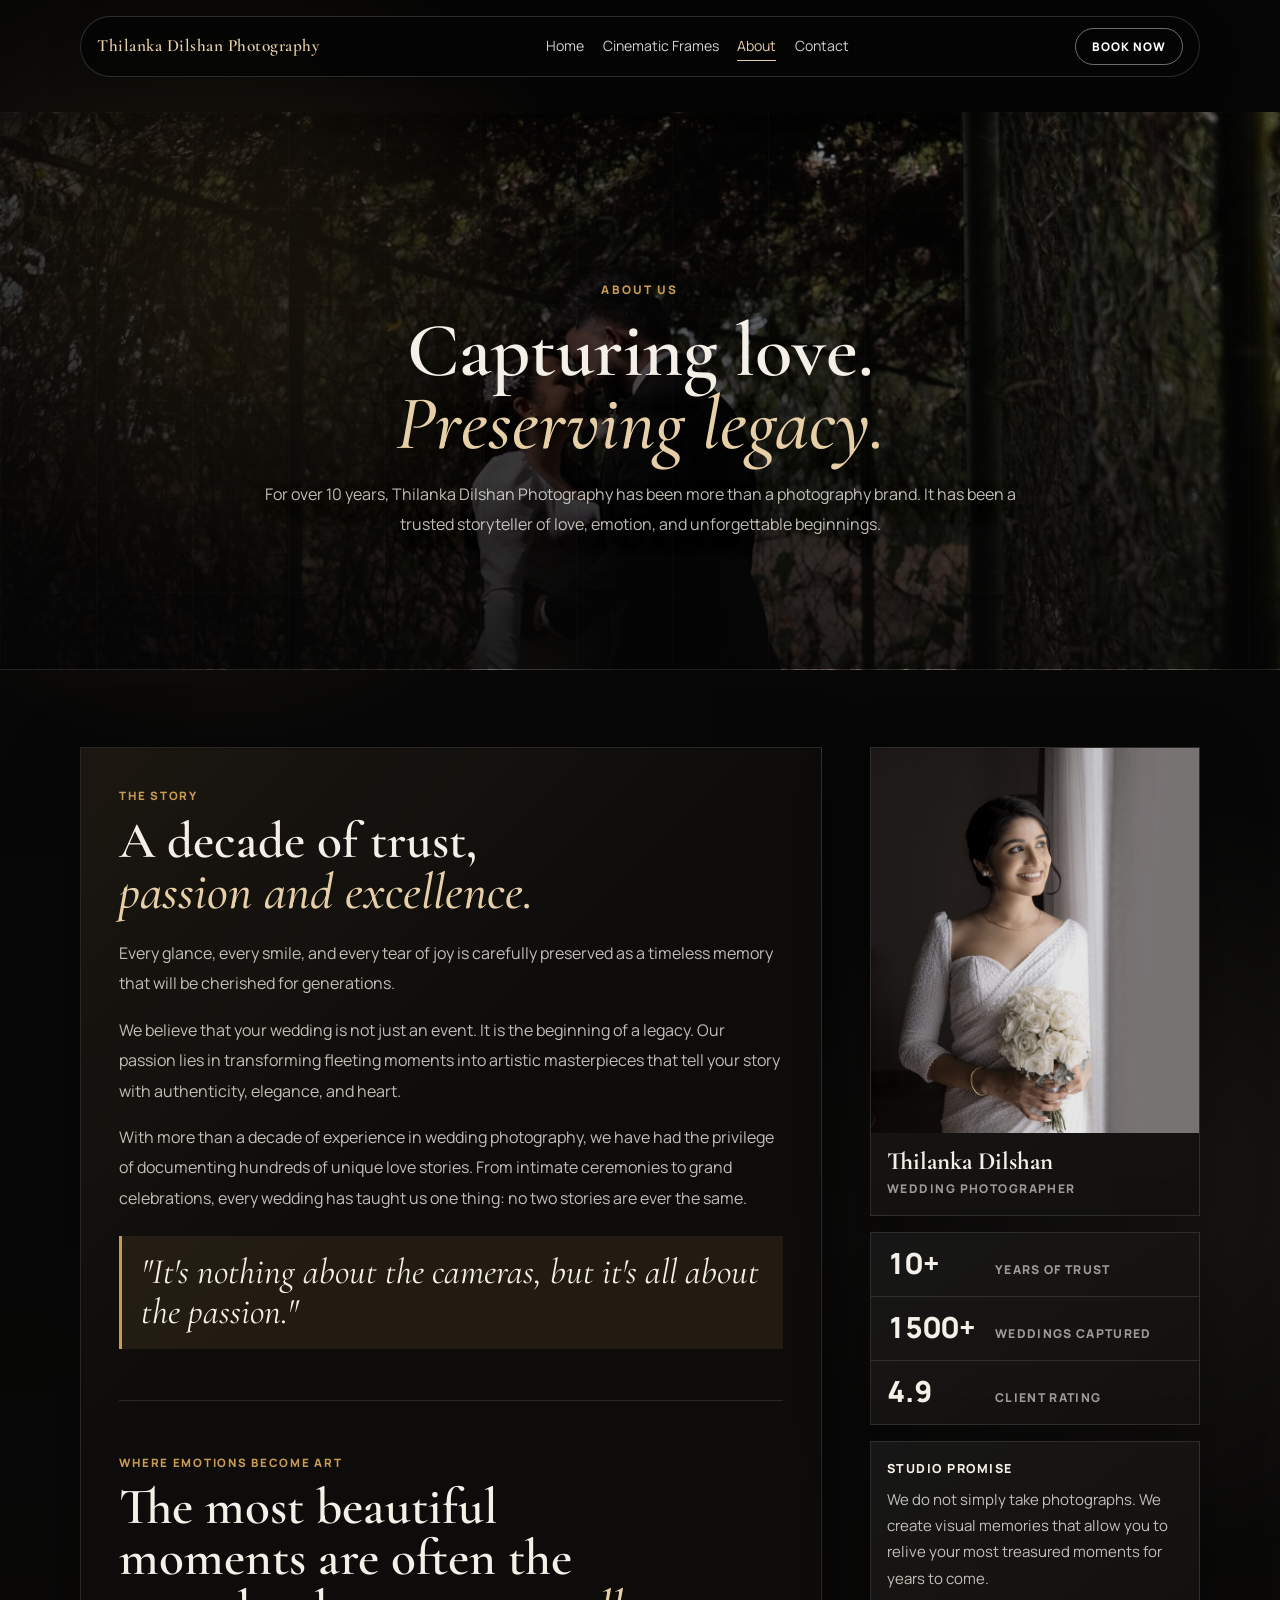
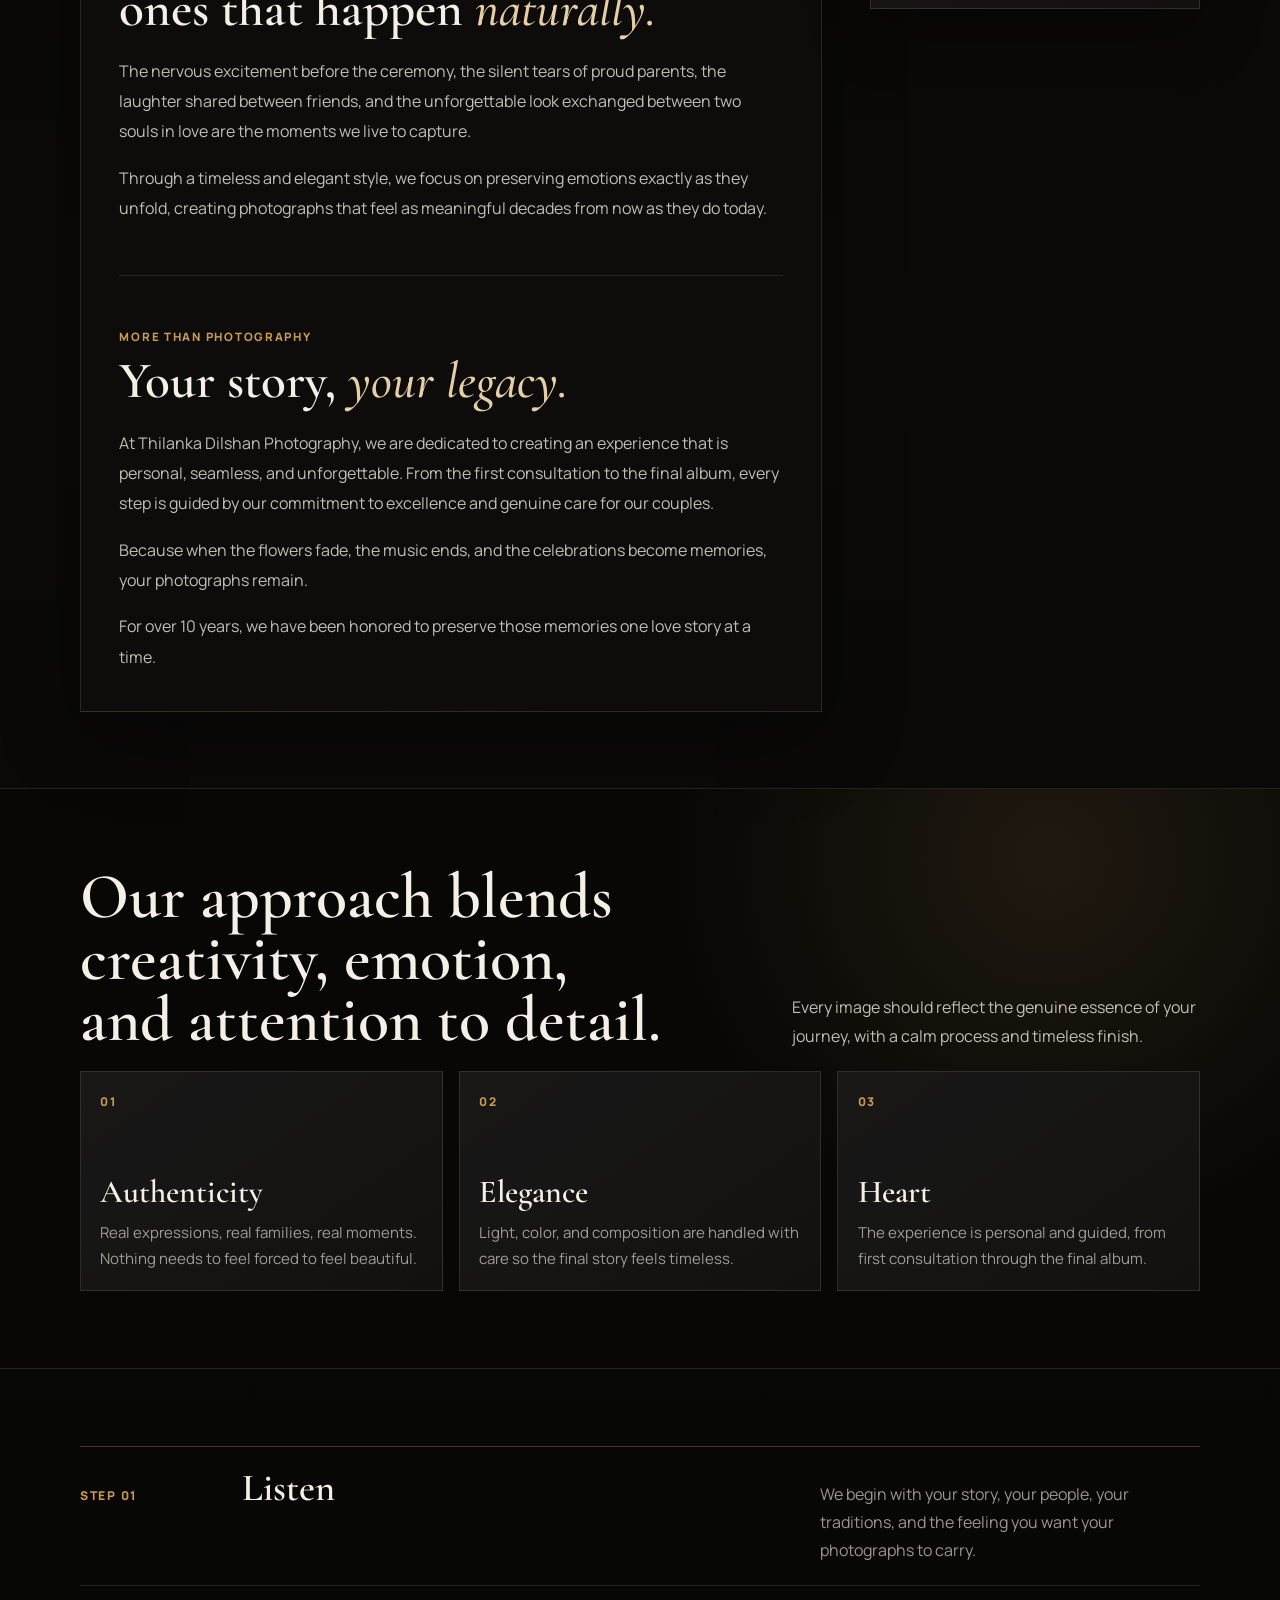
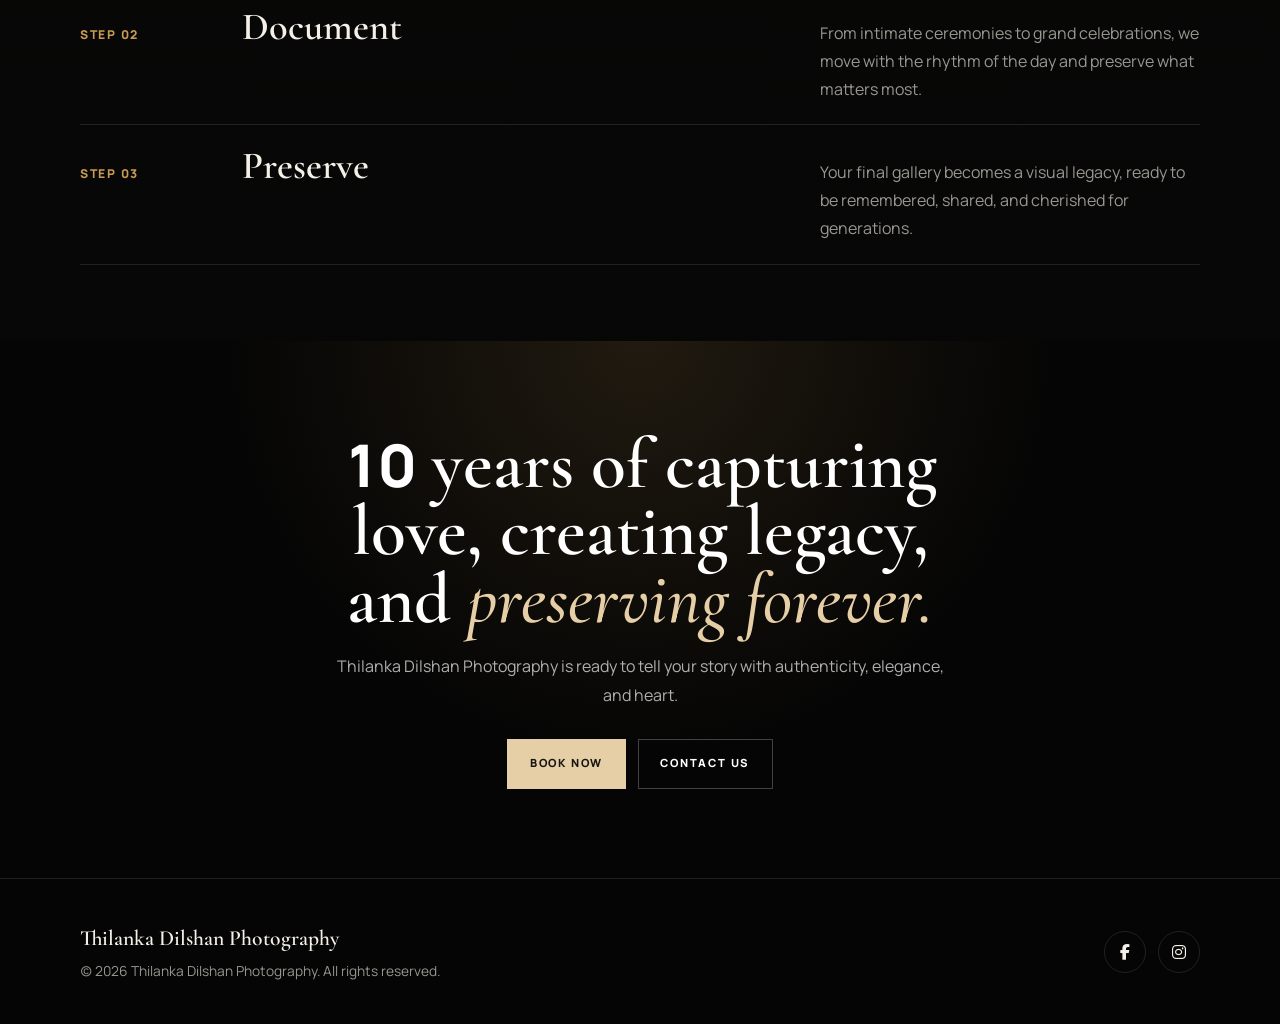
==== about.html @ cbaf960b "Update photography pages and albums" ====
<!DOCTYPE html>
<html lang="en">
<head>
  <meta charset="UTF-8" />
  <meta name="viewport" content="width=device-width, initial-scale=1.0" />
  <title>About Us | Thilanka Dilshan Photography</title>
  <meta name="description" content="About Thilanka Dilshan Photography, a Sri Lankan wedding photography studio preserving love stories with elegance and care." />

  <link rel="preconnect" href="https://fonts.googleapis.com" />
  <link rel="preconnect" href="https://fonts.gstatic.com" crossorigin />
  <link href="https://fonts.googleapis.com/css2?family=Cormorant+Garamond:ital,wght@0,400;0,500;0,600;1,500&family=Manrope:wght@400;500;600;700;800&display=swap" rel="stylesheet" />
  <link rel="stylesheet" href="https://cdnjs.cloudflare.com/ajax/libs/font-awesome/6.4.0/css/all.min.css" />
  <link rel="preload" as="image" href="assets/images/optimized/philosophy-bg-1200.jpg" />
  <link rel="preload" as="image" href="assets/images/optimized/philosophy-700.jpg" />

  <style>
    :root {
      --bg: #050505;
      --paper: #0d0c0b;
      --paper-soft: #15120f;
      --ink: #f4efe7;
      --muted: rgba(244, 239, 231, 0.62);
      --muted-dark: rgba(244, 239, 231, 0.78);
      --gold: #c99b52;
      --gold-soft: #e6cfa6;
      --line: rgba(255, 255, 255, 0.11);
      --line-strong: rgba(201, 155, 82, 0.32);
      --shadow: 0 24px 72px rgba(0, 0, 0, 0.38);
    }

    * { box-sizing: border-box; margin: 0; padding: 0; }
    html { scroll-behavior: smooth; }
    body {
      min-height: 100vh;
      background:
        radial-gradient(circle at 16% 8%, rgba(201, 155, 82, 0.15), transparent 26rem),
        radial-gradient(circle at 90% 28%, rgba(230, 207, 166, 0.07), transparent 24rem),
        linear-gradient(180deg, #050505 0%, #0b0a09 46%, #050505 100%);
      color: var(--ink);
      font-family: "Manrope", "Segoe UI", sans-serif;
      line-height: 1.65;
      overflow-x: hidden;
    }
    a { color: inherit; text-decoration: none; }
    img { display: block; max-width: 100%; }
    button { font: inherit; cursor: pointer; }
    .container { width: min(1120px, 92vw); margin-inline: auto; }

    .top-nav {
      position: fixed;
      inset: 1rem 0 auto;
      z-index: 50;
    }
    .top-nav-inner {
      position: relative;
      width: min(1120px, 92vw);
      margin: 0 auto;
      padding: 0.68rem 1rem;
      display: flex;
      align-items: center;
      justify-content: space-between;
      gap: 1rem;
      border: 1px solid rgba(255, 255, 255, 0.16);
      border-radius: 999px;
      background: rgba(5, 5, 5, 0.91);
      color: #fff;
      box-shadow: 0 16px 42px rgba(0, 0, 0, 0.18);
      backdrop-filter: blur(18px);
    }
    .brand {
      color: var(--gold-soft);
      font-family: "Cormorant Garamond", serif;
      font-size: clamp(1.08rem, 1.35vw, 1.32rem);
      font-weight: 600;
      letter-spacing: 0.03em;
      white-space: nowrap;
    }
    .nav-links {
      display: flex;
      gap: 1.15rem;
      color: rgba(255, 255, 255, 0.82);
      font-size: 0.88rem;
    }
    .nav-links a {
      position: relative;
      padding-bottom: 0.15rem;
      transition: color 0.25s ease;
    }
    .nav-links a::after {
      content: "";
      position: absolute;
      left: 0;
      bottom: -0.1rem;
      width: 0;
      height: 1px;
      background: var(--gold-soft);
      transition: width 0.28s ease;
    }
    .nav-links a:hover,
    .nav-links a.active { color: var(--gold-soft); }
    .nav-links a:hover::after,
    .nav-links a.active::after { width: 100%; }
    .nav-action {
      padding: 0.5rem 1rem;
      border: 1px solid rgba(255, 255, 255, 0.42);
      border-radius: 999px;
      font-size: 0.74rem;
      font-weight: 800;
      letter-spacing: 0.08em;
      text-transform: uppercase;
      transition: background 0.25s ease, border-color 0.25s ease, color 0.25s ease;
    }
    .nav-action:hover {
      background: var(--gold-soft);
      border-color: var(--gold-soft);
      color: #171512;
    }
    .mobile-menu-toggle {
      display: none;
      width: 42px;
      height: 42px;
      align-items: center;
      justify-content: center;
      flex-direction: column;
      gap: 4px;
      border: 1px solid rgba(255, 255, 255, 0.42);
      border-radius: 999px;
      background: transparent;
    }
    .mobile-menu-toggle span {
      width: 16px;
      height: 1.7px;
      border-radius: 999px;
      background: #fff;
      transition: transform 0.24s ease, opacity 0.24s ease;
    }
    .mobile-menu-toggle.open span:nth-child(1) { transform: translateY(5.7px) rotate(45deg); }
    .mobile-menu-toggle.open span:nth-child(2) { opacity: 0; }
    .mobile-menu-toggle.open span:nth-child(3) { transform: translateY(-5.7px) rotate(-45deg); }
    .mobile-menu {
      display: none;
      position: absolute;
      top: calc(100% + 0.55rem);
      left: 0;
      right: 0;
      padding: 1rem;
      border: 1px solid rgba(255, 255, 255, 0.14);
      border-radius: 20px;
      background: rgba(15, 14, 13, 0.96);
      box-shadow: 0 20px 46px rgba(0, 0, 0, 0.26);
      flex-direction: column;
      gap: 0.2rem;
    }
    .mobile-menu.open { display: flex; }
    .mobile-menu a {
      padding: 0.72rem 0.4rem;
      color: rgba(255, 255, 255, 0.9);
      font-size: 0.92rem;
    }
    .mobile-menu a.active { color: var(--gold-soft); }
    .mobile-menu-book {
      margin-top: 0.3rem;
      border: 1px solid rgba(255, 255, 255, 0.38);
      border-radius: 999px;
      text-align: center;
      text-transform: uppercase;
      font-size: 0.75rem;
      font-weight: 800;
      letter-spacing: 0.08em;
    }

    main {
      padding-top: 7rem;
    }

    .about-intro {
      position: relative;
      min-height: clamp(480px, 62vh, 660px);
      display: grid;
      align-items: center;
      padding: clamp(5rem, 9vw, 8rem) 0 clamp(3rem, 6vw, 5rem);
      border-bottom: 1px solid var(--line);
      background:
        linear-gradient(90deg, rgba(5, 5, 5, 0.74) 0%, rgba(5, 5, 5, 0.48) 48%, rgba(5, 5, 5, 0.14) 100%),
        linear-gradient(180deg, rgba(5, 5, 5, 0.12) 0%, rgba(5, 5, 5, 0.76) 100%),
        url("assets/images/optimized/philosophy-bg-1200.jpg") center 42% / cover no-repeat;
      isolation: isolate;
      overflow: hidden;
    }
    .about-intro::before {
      content: "";
      position: absolute;
      inset: 0;
      z-index: -1;
      background:
        radial-gradient(circle at 18% 28%, rgba(201, 155, 82, 0.22), transparent 22rem),
        linear-gradient(90deg, rgba(255, 255, 255, 0.035) 1px, transparent 1px),
        linear-gradient(180deg, rgba(255, 255, 255, 0.025) 1px, transparent 1px);
      background-size: auto, 96px 96px, 96px 96px;
      opacity: 0.48;
      pointer-events: none;
    }
    .intro-row {
      display: grid;
      grid-template-columns: 1fr;
      justify-items: center;
      gap: 0.9rem;
      align-items: center;
      text-align: center;
    }
    .page-label {
      color: var(--gold);
      font-size: 0.74rem;
      font-weight: 800;
      letter-spacing: 0.18em;
      text-transform: uppercase;
    }
    .intro-copy h1 {
      max-width: 920px;
      margin-inline: auto;
      font-family: "Cormorant Garamond", serif;
      font-size: clamp(2.8rem, 6vw, 5.8rem);
      font-weight: 600;
      line-height: 0.96;
      letter-spacing: 0;
      text-wrap: balance;
      text-shadow: 0 12px 34px rgba(0, 0, 0, 0.42);
    }
    .intro-copy h1 em {
      color: var(--gold-soft);
      font-style: italic;
      font-weight: 500;
    }
    .intro-copy p {
      max-width: 760px;
      margin-inline: auto;
      margin-top: 1.2rem;
      color: var(--muted-dark);
      font-size: clamp(1rem, 1.25vw, 1.12rem);
      line-height: 1.85;
      text-shadow: 0 8px 26px rgba(0, 0, 0, 0.48);
    }

    .profile-section {
      padding: clamp(2.8rem, 6vw, 5.2rem) 0;
    }
    .profile-grid {
      display: grid;
      grid-template-columns: minmax(0, 1fr) 330px;
      gap: clamp(1.4rem, 4vw, 3rem);
      align-items: start;
    }
    .article-panel {
      padding: clamp(1.4rem, 3vw, 2.4rem);
      border: 1px solid var(--line);
      background:
        linear-gradient(135deg, rgba(201, 155, 82, 0.08), transparent 32%),
        var(--paper);
      box-shadow: var(--shadow);
    }
    .article-block + .article-block {
      margin-top: clamp(2rem, 4vw, 3.5rem);
      padding-top: clamp(2rem, 4vw, 3.5rem);
      border-top: 1px solid var(--line);
    }
    .article-kicker {
      display: block;
      margin-bottom: 0.65rem;
      color: var(--gold);
      font-size: 0.72rem;
      font-weight: 800;
      letter-spacing: 0.15em;
      text-transform: uppercase;
    }
    .article-block h2 {
      max-width: 700px;
      font-family: "Cormorant Garamond", serif;
      font-size: clamp(2rem, 4vw, 3.5rem);
      font-weight: 600;
      line-height: 1;
      text-wrap: balance;
    }
    .article-block h2 em {
      color: var(--gold-soft);
      font-style: italic;
      font-weight: 500;
    }
    .article-text {
      display: grid;
      gap: 1rem;
      margin-top: 1.25rem;
      color: var(--muted-dark);
      line-height: 1.9;
    }
    .pull-quote {
      margin-top: 1.4rem;
      padding: 1rem 1.15rem;
      border-left: 3px solid var(--gold);
      background: rgba(201, 155, 82, 0.1);
      font-family: "Cormorant Garamond", serif;
      font-size: clamp(1.45rem, 2.8vw, 2.25rem);
      font-style: italic;
      line-height: 1.14;
      color: var(--ink);
    }

    .side-panel {
      position: sticky;
      top: 6.7rem;
      display: grid;
      gap: 1rem;
    }
    .portrait-card,
    .facts-card,
    .note-card {
      border: 1px solid var(--line);
      background:
        linear-gradient(145deg, rgba(255, 255, 255, 0.045), rgba(255, 255, 255, 0.018)),
        var(--paper);
      box-shadow: 0 20px 60px rgba(0, 0, 0, 0.34);
    }
    .portrait-card {
      overflow: hidden;
    }
    .portrait-card img {
      width: 100%;
      aspect-ratio: 4 / 4.7;
      object-fit: cover;
      filter: saturate(0.9) contrast(1.05) brightness(0.9);
    }
    .portrait-caption {
      padding: 1rem;
    }
    .portrait-caption strong {
      display: block;
      font-family: "Cormorant Garamond", serif;
      font-size: 1.55rem;
      line-height: 1;
    }
    .portrait-caption span {
      display: block;
      margin-top: 0.3rem;
      color: var(--muted);
      font-size: 0.75rem;
      font-weight: 800;
      letter-spacing: 0.12em;
      text-transform: uppercase;
    }
    .facts-card {
      display: grid;
    }
    .fact-row {
      display: grid;
      grid-template-columns: 92px 1fr;
      gap: 1rem;
      padding: 1rem;
      border-bottom: 1px solid var(--line);
      align-items: baseline;
    }
    .fact-row:last-child {
      border-bottom: 0;
    }
    .fact-row strong {
      font-family: "Manrope", "Segoe UI", sans-serif;
      font-size: 1.82rem;
      font-weight: 800;
      line-height: 1;
      letter-spacing: 0;
      font-variant-numeric: tabular-nums;
      color: var(--ink);
    }
    .fact-row span {
      color: var(--muted);
      font-size: 0.76rem;
      font-weight: 800;
      letter-spacing: 0.11em;
      text-transform: uppercase;
    }
    .note-card {
      padding: 1rem;
      color: var(--muted-dark);
      font-size: 0.94rem;
      line-height: 1.75;
    }
    .note-card strong {
      display: block;
      margin-bottom: 0.45rem;
      color: var(--ink);
      font-size: 0.78rem;
      font-weight: 800;
      letter-spacing: 0.12em;
      text-transform: uppercase;
    }

    .promise-section {
      padding: clamp(2.8rem, 6vw, 5rem) 0;
      border-top: 1px solid var(--line);
      background:
        radial-gradient(circle at 82% 12%, rgba(201, 155, 82, 0.12), transparent 24rem),
        #080706;
    }
    .promise-head {
      display: grid;
      grid-template-columns: minmax(0, 0.75fr) minmax(260px, 0.45fr);
      gap: 2rem;
      align-items: end;
      margin-bottom: 1.3rem;
    }
    .promise-head h2 {
      font-family: "Cormorant Garamond", serif;
      font-size: clamp(2.2rem, 5vw, 4.7rem);
      font-weight: 600;
      line-height: 0.96;
      text-wrap: balance;
    }
    .promise-head p {
      color: var(--muted-dark);
      line-height: 1.8;
    }
    .promise-grid {
      display: grid;
      grid-template-columns: repeat(3, 1fr);
      gap: 1rem;
    }
    .promise-card {
      min-height: 220px;
      padding: 1.2rem;
      display: flex;
      flex-direction: column;
      justify-content: space-between;
      border: 1px solid var(--line);
      background:
        linear-gradient(145deg, rgba(255, 255, 255, 0.05), rgba(255, 255, 255, 0.018)),
        #0d0c0b;
    }
    .promise-card span {
      color: var(--gold);
      font-size: 0.75rem;
      font-weight: 800;
      letter-spacing: 0.14em;
      text-transform: uppercase;
    }
    .promise-card h3 {
      margin-top: auto;
      font-family: "Cormorant Garamond", serif;
      font-size: 2rem;
      font-weight: 600;
      line-height: 1;
    }
    .promise-card p {
      margin-top: 0.75rem;
      color: var(--muted);
      font-size: 0.94rem;
      line-height: 1.7;
    }

    .timeline-section {
      padding: clamp(2.8rem, 6vw, 5rem) 0;
      border-top: 1px solid var(--line);
    }
    .timeline {
      border-top: 1px solid var(--line-strong);
    }
    .timeline-item {
      display: grid;
      grid-template-columns: 140px 1fr minmax(250px, 380px);
      gap: 1.4rem;
      align-items: baseline;
      padding: 1.35rem 0;
      border-bottom: 1px solid var(--line);
    }
    .timeline-item span {
      color: var(--gold);
      font-size: 0.76rem;
      font-weight: 800;
      letter-spacing: 0.14em;
      text-transform: uppercase;
    }
    .timeline-item h3 {
      font-family: "Cormorant Garamond", serif;
      font-size: clamp(1.8rem, 3vw, 2.7rem);
      font-weight: 600;
      line-height: 1;
    }
    .timeline-item p {
      color: var(--muted);
      line-height: 1.75;
    }

    .cta {
      padding: clamp(3.8rem, 7vw, 6.4rem) 0;
      background:
        radial-gradient(circle at 50% 0%, rgba(201, 155, 82, 0.14), transparent 26rem),
        #050505;
      color: #fff;
      text-align: center;
    }
    .cta h2 {
      max-width: 900px;
      margin: 0 auto;
      font-family: "Cormorant Garamond", serif;
      font-size: clamp(2.35rem, 5.6vw, 5.3rem);
      font-weight: 600;
      line-height: 0.94;
      text-wrap: balance;
    }
    .cta h2 em {
      color: var(--gold-soft);
      font-style: italic;
      font-weight: 500;
    }
    .number-text {
      font-family: "Manrope", "Segoe UI", sans-serif;
      font-size: 0.82em;
      font-style: normal;
      font-weight: 800;
      letter-spacing: 0;
      font-variant-numeric: tabular-nums;
    }
    .cta p {
      max-width: 620px;
      margin: 1.2rem auto 1.8rem;
      color: rgba(255, 255, 255, 0.68);
      line-height: 1.8;
    }
    .actions {
      display: flex;
      justify-content: center;
      flex-wrap: wrap;
      gap: 0.75rem;
    }
    .btn {
      display: inline-flex;
      align-items: center;
      justify-content: center;
      min-height: 50px;
      padding: 0 1.35rem;
      border: 1px solid rgba(255, 255, 255, 0.18);
      background: transparent;
      color: var(--ink);
      font-size: 0.7rem;
      font-weight: 800;
      letter-spacing: 0.16em;
      text-transform: uppercase;
      transition: background 0.25s ease, color 0.25s ease, border-color 0.25s ease;
    }
    .btn.primary {
      background: var(--gold);
      border-color: var(--gold);
      color: #11100e;
    }
    .btn:hover {
      border-color: var(--gold);
      color: var(--gold);
    }
    .btn.primary:hover {
      background: var(--gold-soft);
      border-color: var(--gold-soft);
      color: #11100e;
    }
    .cta .btn {
      border-color: rgba(255, 255, 255, 0.24);
      color: #fff;
    }
    .cta .btn.primary {
      border-color: var(--gold-soft);
      background: var(--gold-soft);
      color: #171512;
    }

    .footer {
      padding: 2.6rem 0;
      border-top: 1px solid var(--line);
      color: var(--muted);
      background: #050505;
    }
    .footer-content {
      display: flex;
      align-items: center;
      justify-content: space-between;
      gap: 1.4rem;
    }
    .footer-brand {
      color: var(--ink);
      font-family: "Cormorant Garamond", serif;
      font-size: 1.35rem;
      font-weight: 600;
    }
    .footer p {
      margin-top: 0.2rem;
      font-size: 0.86rem;
    }
    .social-links {
      display: flex;
      gap: 0.75rem;
    }
    .social-links a {
      width: 42px;
      height: 42px;
      display: inline-flex;
      align-items: center;
      justify-content: center;
      border: 1px solid var(--line);
      border-radius: 999px;
      color: var(--ink);
      transition: background 0.25s ease, color 0.25s ease, border-color 0.25s ease;
    }
    .social-links a:hover {
      background: var(--gold);
      border-color: var(--gold);
      color: #11100e;
    }

    @media (max-width: 980px) {
      .profile-grid,
      .promise-head {
        grid-template-columns: 1fr;
      }
      .side-panel {
        position: static;
        grid-template-columns: minmax(260px, 0.9fr) 1fr;
        align-items: start;
      }
      .note-card {
        grid-column: 1 / -1;
      }
      .promise-grid {
        grid-template-columns: 1fr;
      }
      .timeline-item {
        grid-template-columns: 110px 1fr;
      }
      .timeline-item p {
        grid-column: 2;
      }
    }

    @media (max-width: 620px) {
      .top-nav { inset: 0.7rem 0 auto; }
      .top-nav-inner {
        width: min(94vw, 100% - 1rem);
        border-radius: 22px;
        padding: 0.6rem 0.75rem;
      }
      .brand {
        max-width: 172px;
        white-space: normal;
        line-height: 1.04;
      }
      .nav-links,
      .nav-action { display: none; }
      .mobile-menu-toggle { display: flex; }
      main { padding-top: 5.35rem; }
      .container { width: min(100% - 1.2rem, 1120px); }
      .about-intro {
        min-height: 420px;
        padding: 3.8rem 0 2.3rem;
        background-position: center top, center bottom, center 44%;
      }
      .intro-row {
        grid-template-columns: 1fr;
        gap: 0.45rem;
      }
      .page-label {
        font-size: 0.62rem;
        letter-spacing: 0.15em;
      }
      .intro-copy h1 {
        font-size: clamp(2.15rem, 10.5vw, 3.1rem);
        line-height: 0.93;
      }
      .intro-copy p {
        max-width: 34ch;
        margin-top: 0.85rem;
        font-size: 0.92rem;
        line-height: 1.68;
      }
      .profile-section,
      .promise-section,
      .timeline-section,
      .cta {
        padding-block: 2.25rem;
      }
      .article-panel {
        padding: 0.95rem;
      }
      .article-block + .article-block {
        margin-top: 1.45rem;
        padding-top: 1.45rem;
      }
      .article-kicker {
        margin-bottom: 0.45rem;
        font-size: 0.62rem;
      }
      .article-block h2 {
        font-size: clamp(1.65rem, 8.5vw, 2.35rem);
        line-height: 1.02;
      }
      .article-text {
        gap: 0.7rem;
        margin-top: 0.85rem;
        font-size: 0.92rem;
        line-height: 1.72;
      }
      .pull-quote {
        margin-top: 1rem;
        padding: 0.85rem;
        font-size: 1.35rem;
      }
      .side-panel {
        grid-template-columns: 1fr;
        gap: 0.75rem;
      }
      .portrait-card img {
        aspect-ratio: 16 / 11;
        object-position: center 28%;
      }
      .portrait-caption,
      .note-card {
        padding: 0.8rem;
      }
      .fact-row {
        grid-template-columns: 78px 1fr;
        gap: 0.75rem;
        padding: 0.8rem;
      }
      .fact-row strong {
        font-size: 1.48rem;
      }
      .fact-row span,
      .note-card,
      .promise-card p,
      .timeline-item p {
        font-size: 0.88rem;
      }
      .promise-head {
        gap: 0.85rem;
        margin-bottom: 0.9rem;
      }
      .promise-head h2,
      .cta h2 {
        font-size: clamp(1.95rem, 9.5vw, 2.9rem);
        line-height: 0.98;
      }
      .promise-head p,
      .cta p {
        font-size: 0.92rem;
        line-height: 1.68;
      }
      .promise-grid {
        gap: 0.75rem;
      }
      .promise-card {
        min-height: auto;
        padding: 0.95rem;
      }
      .promise-card h3 {
        font-size: 1.65rem;
      }
      .timeline-item {
        grid-template-columns: 1fr;
        gap: 0.35rem;
        padding: 1rem 0;
      }
      .timeline-item p {
        grid-column: auto;
      }
      .timeline-item h3 {
        font-size: 1.75rem;
      }
      .actions {
        flex-direction: column;
        align-items: stretch;
      }
      .btn {
        min-height: 46px;
      }
      .footer-content {
        flex-direction: column;
        align-items: flex-start;
      }
    }
  </style>
</head>
<body>
  <header class="top-nav" aria-label="Primary">
    <div class="top-nav-inner">
      <a class="brand" href="index.html">Thilanka Dilshan Photography</a>
      <nav class="nav-links">
        <a href="index.html">Home</a>
        <a href="cinematic-frames.html">Cinematic Frames</a>
        <a class="active" href="about.html">About</a>
        <a href="contact.html">Contact</a>
      </nav>
      <button class="mobile-menu-toggle" type="button" aria-expanded="false" aria-controls="mobile-menu" aria-label="Toggle navigation menu">
        <span></span>
        <span></span>
        <span></span>
      </button>
      <a class="nav-action" href="booking.html">Book Now</a>
      <nav class="mobile-menu" id="mobile-menu" aria-label="Mobile">
        <a class="mobile-nav-link" href="index.html">Home</a>
        <a class="mobile-nav-link" href="cinematic-frames.html">Cinematic Frames</a>
        <a class="active mobile-nav-link" href="about.html">About</a>
        <a class="mobile-nav-link" href="contact.html">Contact</a>
        <a class="mobile-menu-book mobile-nav-link" href="booking.html">Book Now</a>
      </nav>
    </div>
  </header>

  <main>
    <section class="about-intro">
      <div class="container intro-row">
        <span class="page-label">About Us</span>
        <div class="intro-copy">
          <h1>Capturing love. <em>Preserving legacy.</em></h1>
          <p>For over 10 years, Thilanka Dilshan Photography has been more than a photography brand. It has been a trusted storyteller of love, emotion, and unforgettable beginnings.</p>
        </div>
      </div>
    </section>

    <section class="profile-section">
      <div class="container profile-grid">
        <article class="article-panel">
          <section class="article-block">
            <span class="article-kicker">The Story</span>
            <h2>A decade of trust, <em>passion and excellence.</em></h2>
            <div class="article-text">
              <p>Every glance, every smile, and every tear of joy is carefully preserved as a timeless memory that will be cherished for generations.</p>
              <p>We believe that your wedding is not just an event. It is the beginning of a legacy. Our passion lies in transforming fleeting moments into artistic masterpieces that tell your story with authenticity, elegance, and heart.</p>
              <p>With more than a decade of experience in wedding photography, we have had the privilege of documenting hundreds of unique love stories. From intimate ceremonies to grand celebrations, every wedding has taught us one thing: no two stories are ever the same.</p>
            </div>
            <div class="pull-quote">"It's nothing about the cameras, but it's all about the passion."</div>
          </section>

          <section class="article-block">
            <span class="article-kicker">Where Emotions Become Art</span>
            <h2>The most beautiful moments are often the ones that happen <em>naturally.</em></h2>
            <div class="article-text">
              <p>The nervous excitement before the ceremony, the silent tears of proud parents, the laughter shared between friends, and the unforgettable look exchanged between two souls in love are the moments we live to capture.</p>
              <p>Through a timeless and elegant style, we focus on preserving emotions exactly as they unfold, creating photographs that feel as meaningful decades from now as they do today.</p>
            </div>
          </section>

          <section class="article-block">
            <span class="article-kicker">More Than Photography</span>
            <h2>Your story, <em>your legacy.</em></h2>
            <div class="article-text">
              <p>At Thilanka Dilshan Photography, we are dedicated to creating an experience that is personal, seamless, and unforgettable. From the first consultation to the final album, every step is guided by our commitment to excellence and genuine care for our couples.</p>
              <p>Because when the flowers fade, the music ends, and the celebrations become memories, your photographs remain.</p>
              <p>For over 10 years, we have been honored to preserve those memories one love story at a time.</p>
            </div>
          </section>
        </article>

        <aside class="side-panel" aria-label="Studio facts">
          <div class="portrait-card">
            <img src="assets/images/optimized/philosophy-700.jpg" alt="Thilanka Dilshan Photography portrait" loading="lazy" decoding="async" />
            <div class="portrait-caption">
              <strong>Thilanka Dilshan</strong>
              <span>Wedding Photographer</span>
            </div>
          </div>

          <div class="facts-card">
            <div class="fact-row">
              <strong>10+</strong>
              <span>Years of Trust</span>
            </div>
            <div class="fact-row">
              <strong>1500+</strong>
              <span>Weddings Captured</span>
            </div>
            <div class="fact-row">
              <strong>4.9</strong>
              <span>Client Rating</span>
            </div>
          </div>

          <div class="note-card">
            <strong>Studio Promise</strong>
            <p>We do not simply take photographs. We create visual memories that allow you to relive your most treasured moments for years to come.</p>
          </div>
        </aside>
      </div>
    </section>

    <section class="promise-section">
      <div class="container">
        <div class="promise-head">
          <h2>Our approach blends creativity, emotion, and attention to detail.</h2>
          <p>Every image should reflect the genuine essence of your journey, with a calm process and timeless finish.</p>
        </div>
        <div class="promise-grid">
          <article class="promise-card">
            <span>01</span>
            <div>
              <h3>Authenticity</h3>
              <p>Real expressions, real families, real moments. Nothing needs to feel forced to feel beautiful.</p>
            </div>
          </article>
          <article class="promise-card">
            <span>02</span>
            <div>
              <h3>Elegance</h3>
              <p>Light, color, and composition are handled with care so the final story feels timeless.</p>
            </div>
          </article>
          <article class="promise-card">
            <span>03</span>
            <div>
              <h3>Heart</h3>
              <p>The experience is personal and guided, from first consultation through the final album.</p>
            </div>
          </article>
        </div>
      </div>
    </section>

    <section class="timeline-section">
      <div class="container">
        <div class="timeline">
          <article class="timeline-item">
            <span>Step 01</span>
            <h3>Listen</h3>
            <p>We begin with your story, your people, your traditions, and the feeling you want your photographs to carry.</p>
          </article>
          <article class="timeline-item">
            <span>Step 02</span>
            <h3>Document</h3>
            <p>From intimate ceremonies to grand celebrations, we move with the rhythm of the day and preserve what matters most.</p>
          </article>
          <article class="timeline-item">
            <span>Step 03</span>
            <h3>Preserve</h3>
            <p>Your final gallery becomes a visual legacy, ready to be remembered, shared, and cherished for generations.</p>
          </article>
        </div>
      </div>
    </section>

    <section class="cta">
      <div class="container">
        <h2><span class="number-text">10</span> years of capturing love, creating legacy, and <em>preserving forever.</em></h2>
        <p>Thilanka Dilshan Photography is ready to tell your story with authenticity, elegance, and heart.</p>
        <div class="actions">
          <a class="btn primary" href="booking.html">Book Now</a>
          <a class="btn" href="contact.html">Contact Us</a>
        </div>
      </div>
    </section>
  </main>

  <footer class="footer">
    <div class="container footer-content">
      <div>
        <div class="footer-brand">Thilanka Dilshan Photography</div>
        <p>(c) 2026 Thilanka Dilshan Photography. All rights reserved.</p>
      </div>
      <div class="social-links">
        <a href="https://www.facebook.com" target="_blank" rel="noopener noreferrer" aria-label="Facebook">
          <i class="fab fa-facebook-f"></i>
        </a>
        <a href="https://www.instagram.com" target="_blank" rel="noopener noreferrer" aria-label="Instagram">
          <i class="fab fa-instagram"></i>
        </a>
      </div>
    </div>
  </footer>

  <script>
    const menuToggle = document.querySelector('.mobile-menu-toggle');
    const mobileMenu = document.getElementById('mobile-menu');
    const topNavInner = document.querySelector('.top-nav-inner');

    if (menuToggle && mobileMenu && topNavInner) {
      const setMenu = (open) => {
        menuToggle.classList.toggle('open', open);
        mobileMenu.classList.toggle('open', open);
        menuToggle.setAttribute('aria-expanded', String(open));
      };

      menuToggle.addEventListener('click', () => {
        setMenu(!mobileMenu.classList.contains('open'));
      });

      mobileMenu.querySelectorAll('a').forEach((link) => {
        link.addEventListener('click', () => setMenu(false));
      });

      document.addEventListener('click', (event) => {
        if (!topNavInner.contains(event.target)) setMenu(false);
      });

      window.addEventListener('resize', () => {
        if (window.innerWidth > 620) setMenu(false);
      });
    }
  </script>
</body>
</html>
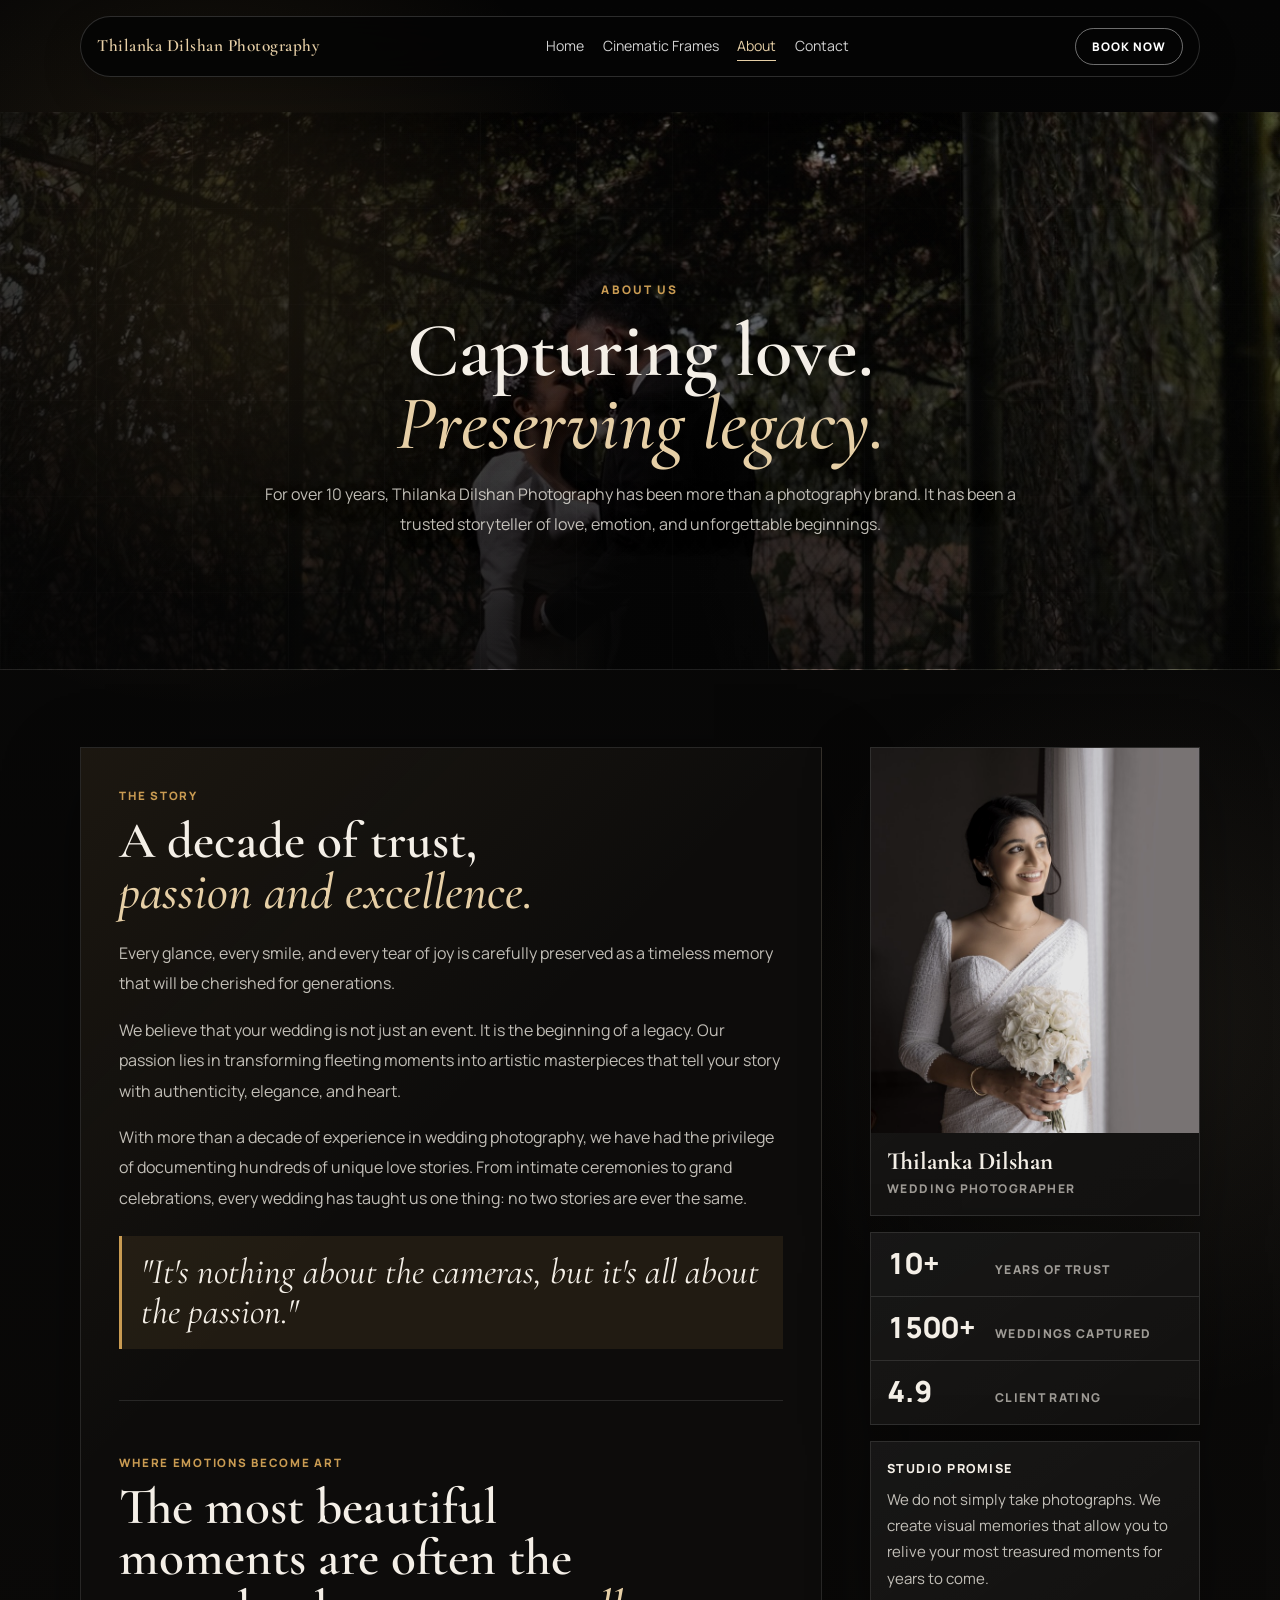
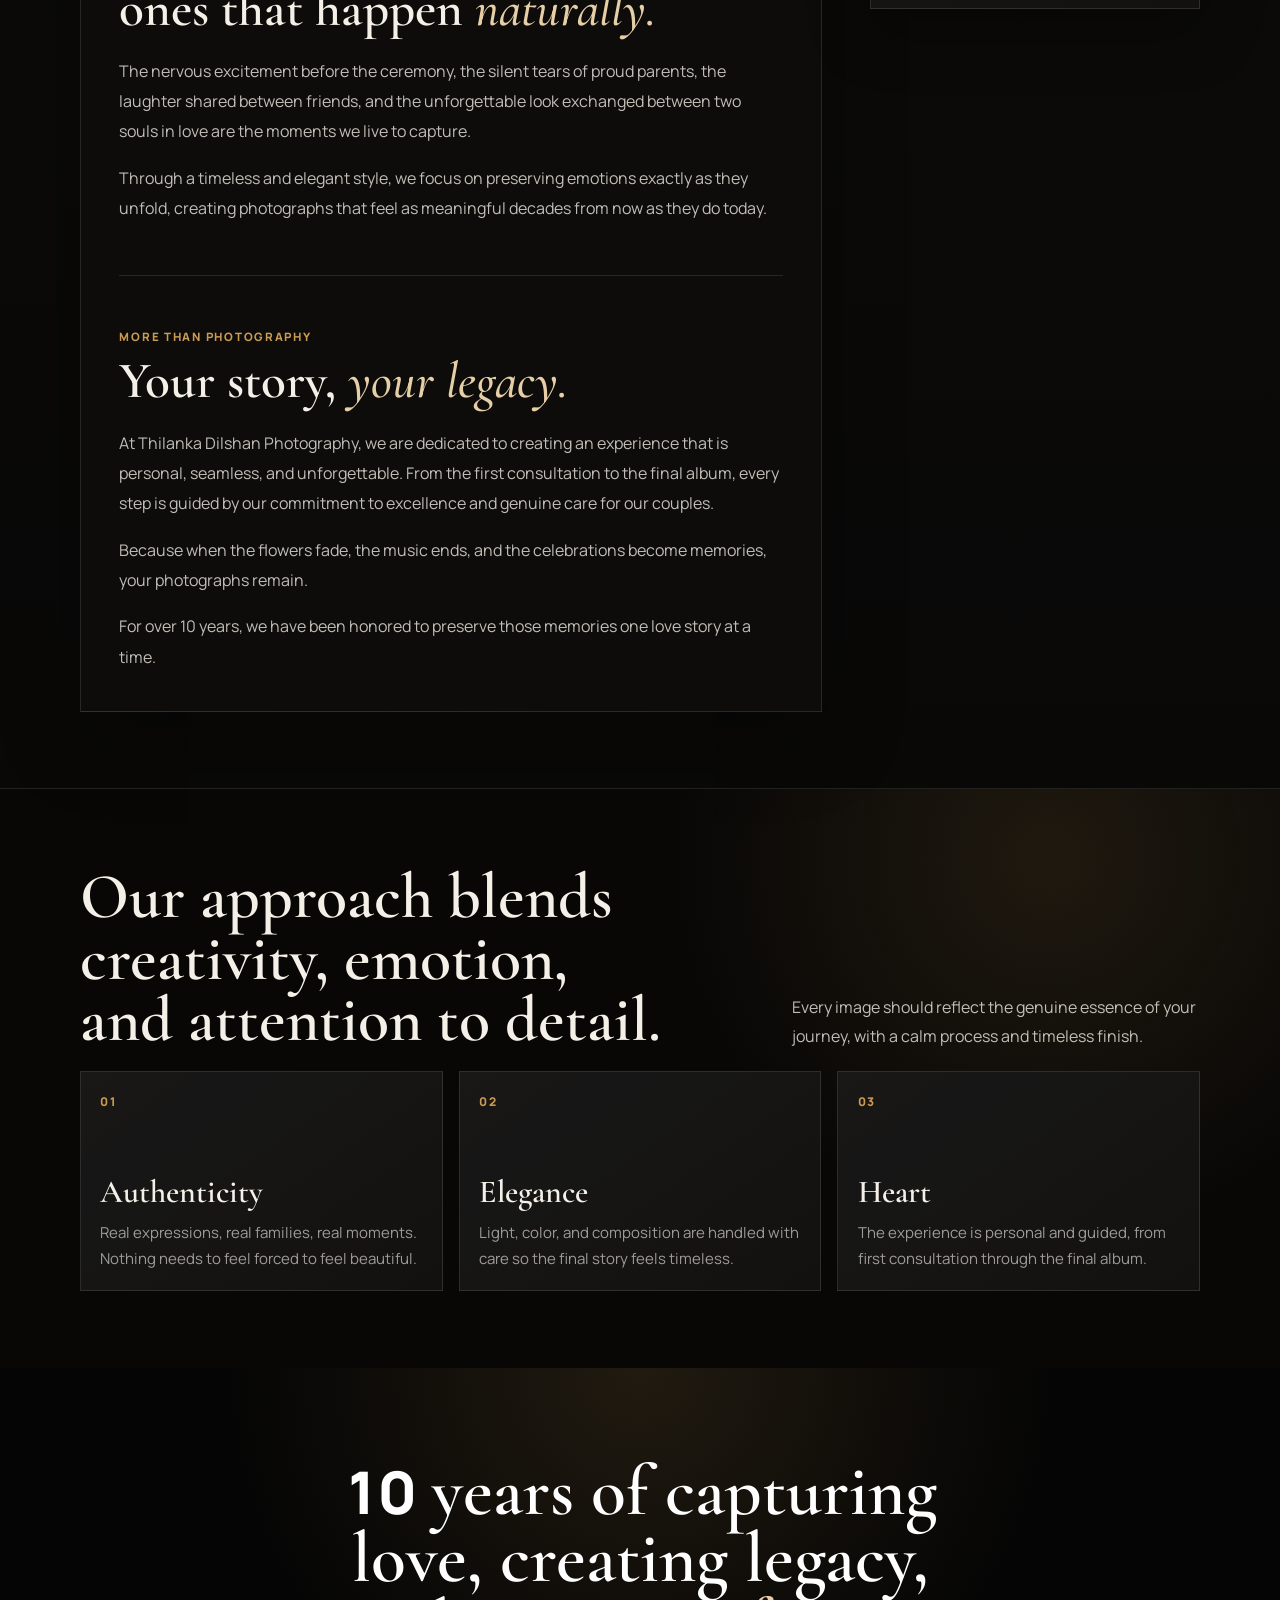
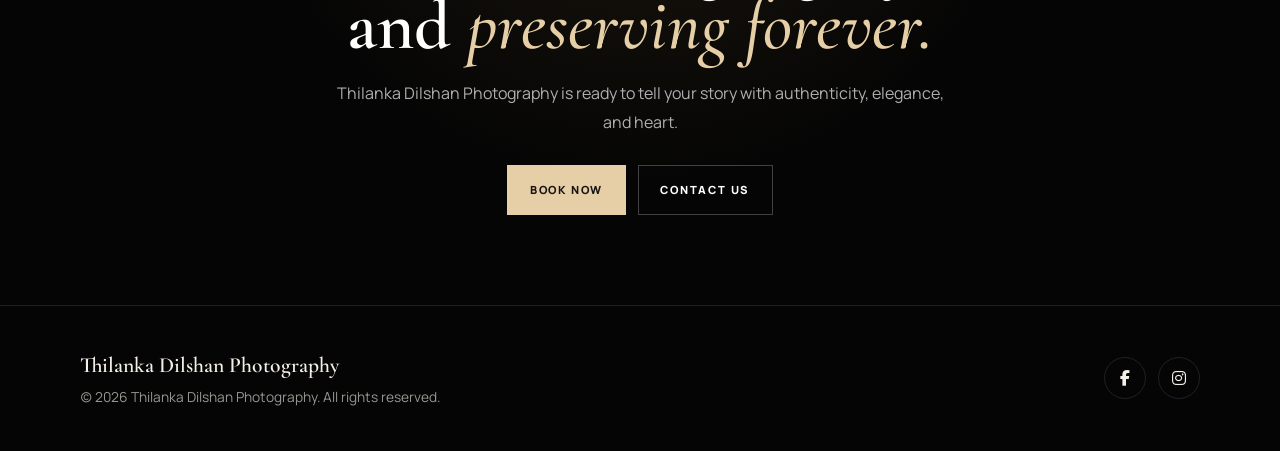
==== commit 7decb9e1: "Update contact details and page content" ====
--- a/about.html
+++ b/about.html
@@ -3,8 +3,45 @@
 <head>
   <meta charset="UTF-8" />
   <meta name="viewport" content="width=device-width, initial-scale=1.0" />
-  <title>About Us | Thilanka Dilshan Photography</title>
-  <meta name="description" content="About Thilanka Dilshan Photography, a Sri Lankan wedding photography studio preserving love stories with elegance and care." />
+  <title>About Thilanka Dilshan Photography | Sri Lankan Wedding Photographer</title>
+  <meta name="description" content="Learn about Thilanka Dilshan Photography, a Sri Lankan wedding photography studio with over 10 years of experience preserving love stories with elegance and care." />
+  <meta name="robots" content="index, follow, max-image-preview:large" />
+  <meta name="author" content="Thilanka Dilshan Photography" />
+  <meta name="theme-color" content="#050505" />
+  <link rel="canonical" href="https://thilankadilshan.com/about.html" />
+  <meta property="og:type" content="article" />
+  <meta property="og:site_name" content="Thilanka Dilshan Photography" />
+  <meta property="og:locale" content="en_LK" />
+  <meta property="og:title" content="About Thilanka Dilshan Photography | Sri Lankan Wedding Photographer" />
+  <meta property="og:description" content="A Sri Lankan wedding photography studio preserving love stories with authenticity, elegance, and care." />
+  <meta property="og:url" content="https://thilankadilshan.com/about.html" />
+  <meta property="og:image" content="https://thilankadilshan.com/assets/images/optimized/philosophy-bg-1200.jpg" />
+  <meta property="og:image:alt" content="Thilanka Dilshan Photography wedding photographer profile" />
+  <meta name="twitter:card" content="summary_large_image" />
+  <meta name="twitter:title" content="About Thilanka Dilshan Photography | Sri Lankan Wedding Photographer" />
+  <meta name="twitter:description" content="A Sri Lankan wedding photography studio preserving love stories with authenticity, elegance, and care." />
+  <meta name="twitter:image" content="https://thilankadilshan.com/assets/images/optimized/philosophy-bg-1200.jpg" />
+  <script type="application/ld+json">
+  {
+    "@context": "https://schema.org",
+    "@type": "AboutPage",
+    "@id": "https://thilankadilshan.com/about.html#webpage",
+    "url": "https://thilankadilshan.com/about.html",
+    "name": "About Thilanka Dilshan Photography",
+    "description": "About Thilanka Dilshan Photography, a Sri Lankan wedding photography studio with over 10 years of experience.",
+    "isPartOf": {
+      "@type": "WebSite",
+      "@id": "https://thilankadilshan.com/#website",
+      "name": "Thilanka Dilshan Photography",
+      "url": "https://thilankadilshan.com/"
+    },
+    "about": {
+      "@type": "LocalBusiness",
+      "@id": "https://thilankadilshan.com/#business",
+      "name": "Thilanka Dilshan Photography"
+    }
+  }
+  </script>
 
   <link rel="preconnect" href="https://fonts.googleapis.com" />
   <link rel="preconnect" href="https://fonts.gstatic.com" crossorigin />
@@ -454,39 +491,6 @@
       line-height: 1.7;
     }
 
-    .timeline-section {
-      padding: clamp(2.8rem, 6vw, 5rem) 0;
-      border-top: 1px solid var(--line);
-    }
-    .timeline {
-      border-top: 1px solid var(--line-strong);
-    }
-    .timeline-item {
-      display: grid;
-      grid-template-columns: 140px 1fr minmax(250px, 380px);
-      gap: 1.4rem;
-      align-items: baseline;
-      padding: 1.35rem 0;
-      border-bottom: 1px solid var(--line);
-    }
-    .timeline-item span {
-      color: var(--gold);
-      font-size: 0.76rem;
-      font-weight: 800;
-      letter-spacing: 0.14em;
-      text-transform: uppercase;
-    }
-    .timeline-item h3 {
-      font-family: "Cormorant Garamond", serif;
-      font-size: clamp(1.8rem, 3vw, 2.7rem);
-      font-weight: 600;
-      line-height: 1;
-    }
-    .timeline-item p {
-      color: var(--muted);
-      line-height: 1.75;
-    }
-
     .cta {
       padding: clamp(3.8rem, 7vw, 6.4rem) 0;
       background:
@@ -627,12 +631,6 @@
       .promise-grid {
         grid-template-columns: 1fr;
       }
-      .timeline-item {
-        grid-template-columns: 110px 1fr;
-      }
-      .timeline-item p {
-        grid-column: 2;
-      }
     }
 
     @media (max-width: 620px) {
@@ -677,7 +675,6 @@
       }
       .profile-section,
       .promise-section,
-      .timeline-section,
       .cta {
         padding-block: 2.25rem;
       }
@@ -729,8 +726,7 @@
       }
       .fact-row span,
       .note-card,
-      .promise-card p,
-      .timeline-item p {
+      .promise-card p {
         font-size: 0.88rem;
       }
       .promise-head {
@@ -756,17 +752,6 @@
       }
       .promise-card h3 {
         font-size: 1.65rem;
-      }
-      .timeline-item {
-        grid-template-columns: 1fr;
-        gap: 0.35rem;
-        padding: 1rem 0;
-      }
-      .timeline-item p {
-        grid-column: auto;
-      }
-      .timeline-item h3 {
-        font-size: 1.75rem;
       }
       .actions {
         flex-direction: column;
@@ -917,28 +902,6 @@
       </div>
     </section>
 
-    <section class="timeline-section">
-      <div class="container">
-        <div class="timeline">
-          <article class="timeline-item">
-            <span>Step 01</span>
-            <h3>Listen</h3>
-            <p>We begin with your story, your people, your traditions, and the feeling you want your photographs to carry.</p>
-          </article>
-          <article class="timeline-item">
-            <span>Step 02</span>
-            <h3>Document</h3>
-            <p>From intimate ceremonies to grand celebrations, we move with the rhythm of the day and preserve what matters most.</p>
-          </article>
-          <article class="timeline-item">
-            <span>Step 03</span>
-            <h3>Preserve</h3>
-            <p>Your final gallery becomes a visual legacy, ready to be remembered, shared, and cherished for generations.</p>
-          </article>
-        </div>
-      </div>
-    </section>
-
     <section class="cta">
       <div class="container">
         <h2><span class="number-text">10</span> years of capturing love, creating legacy, and <em>preserving forever.</em></h2>
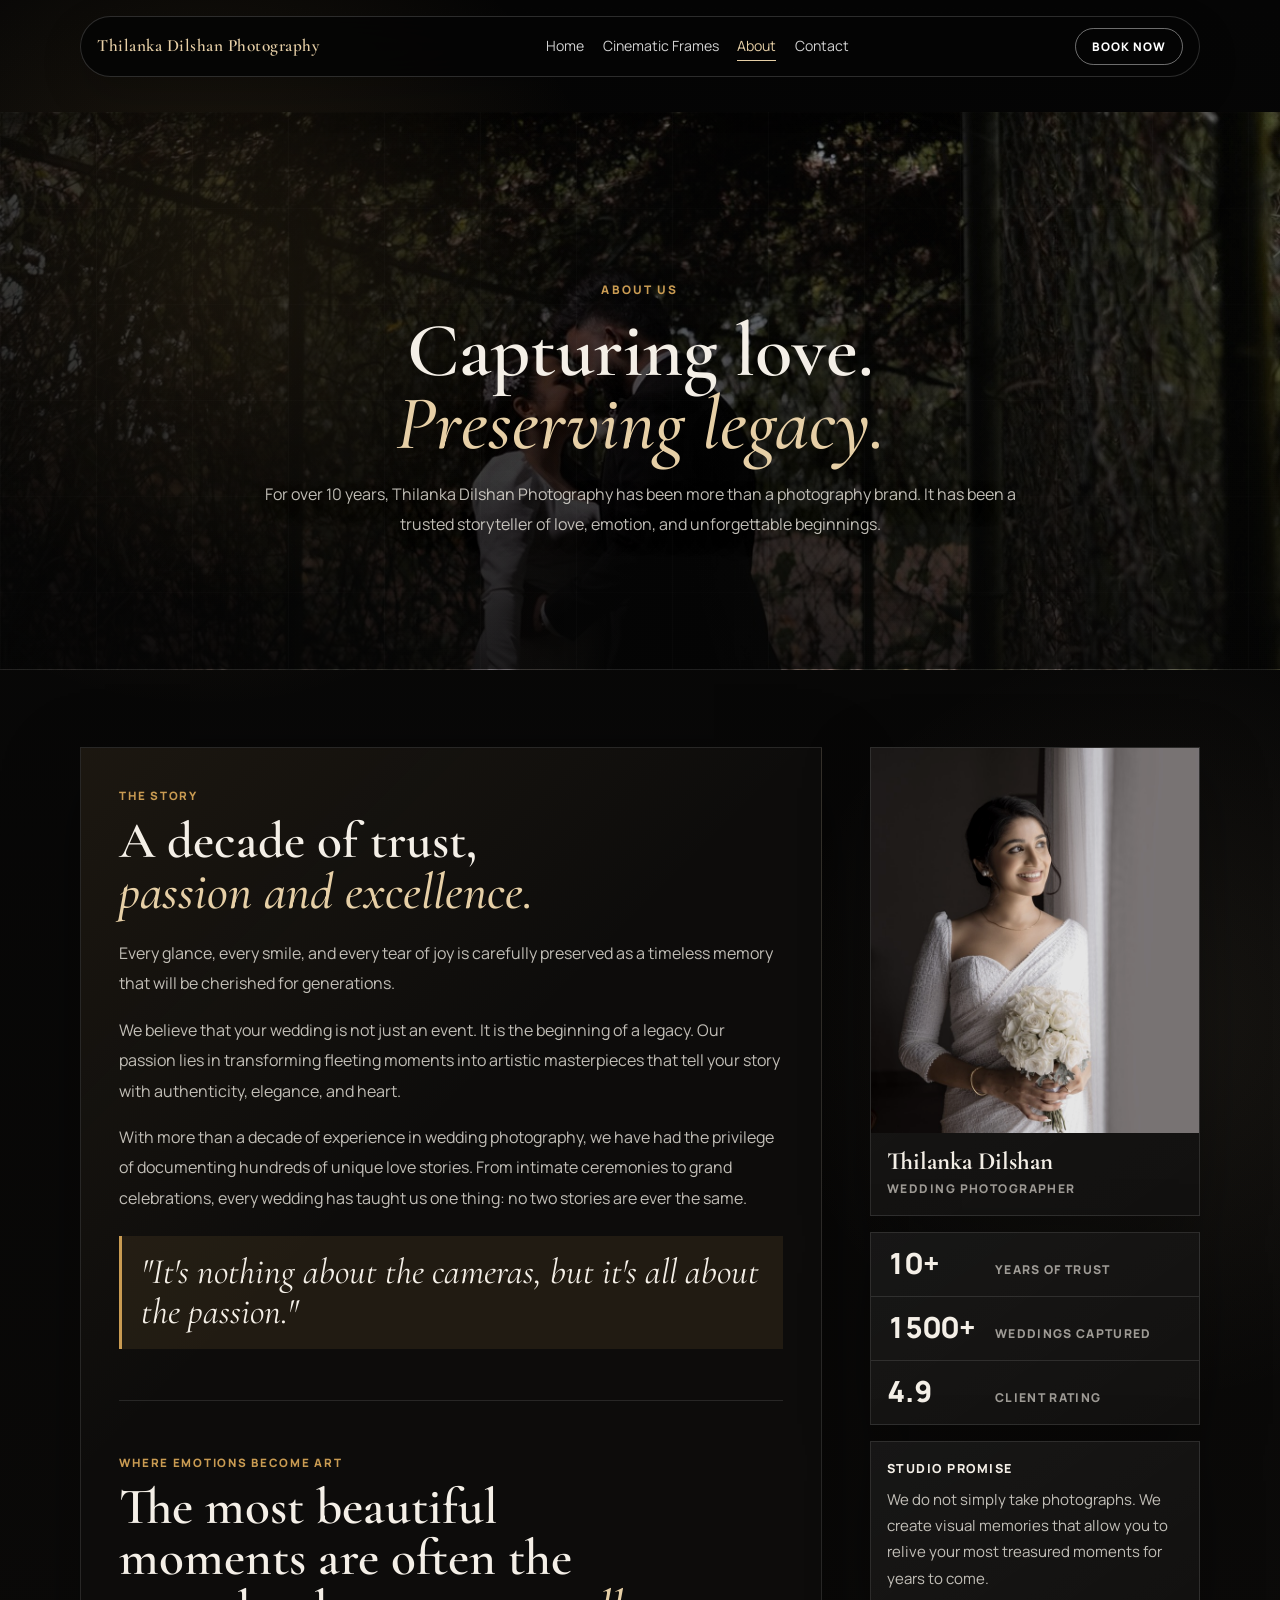
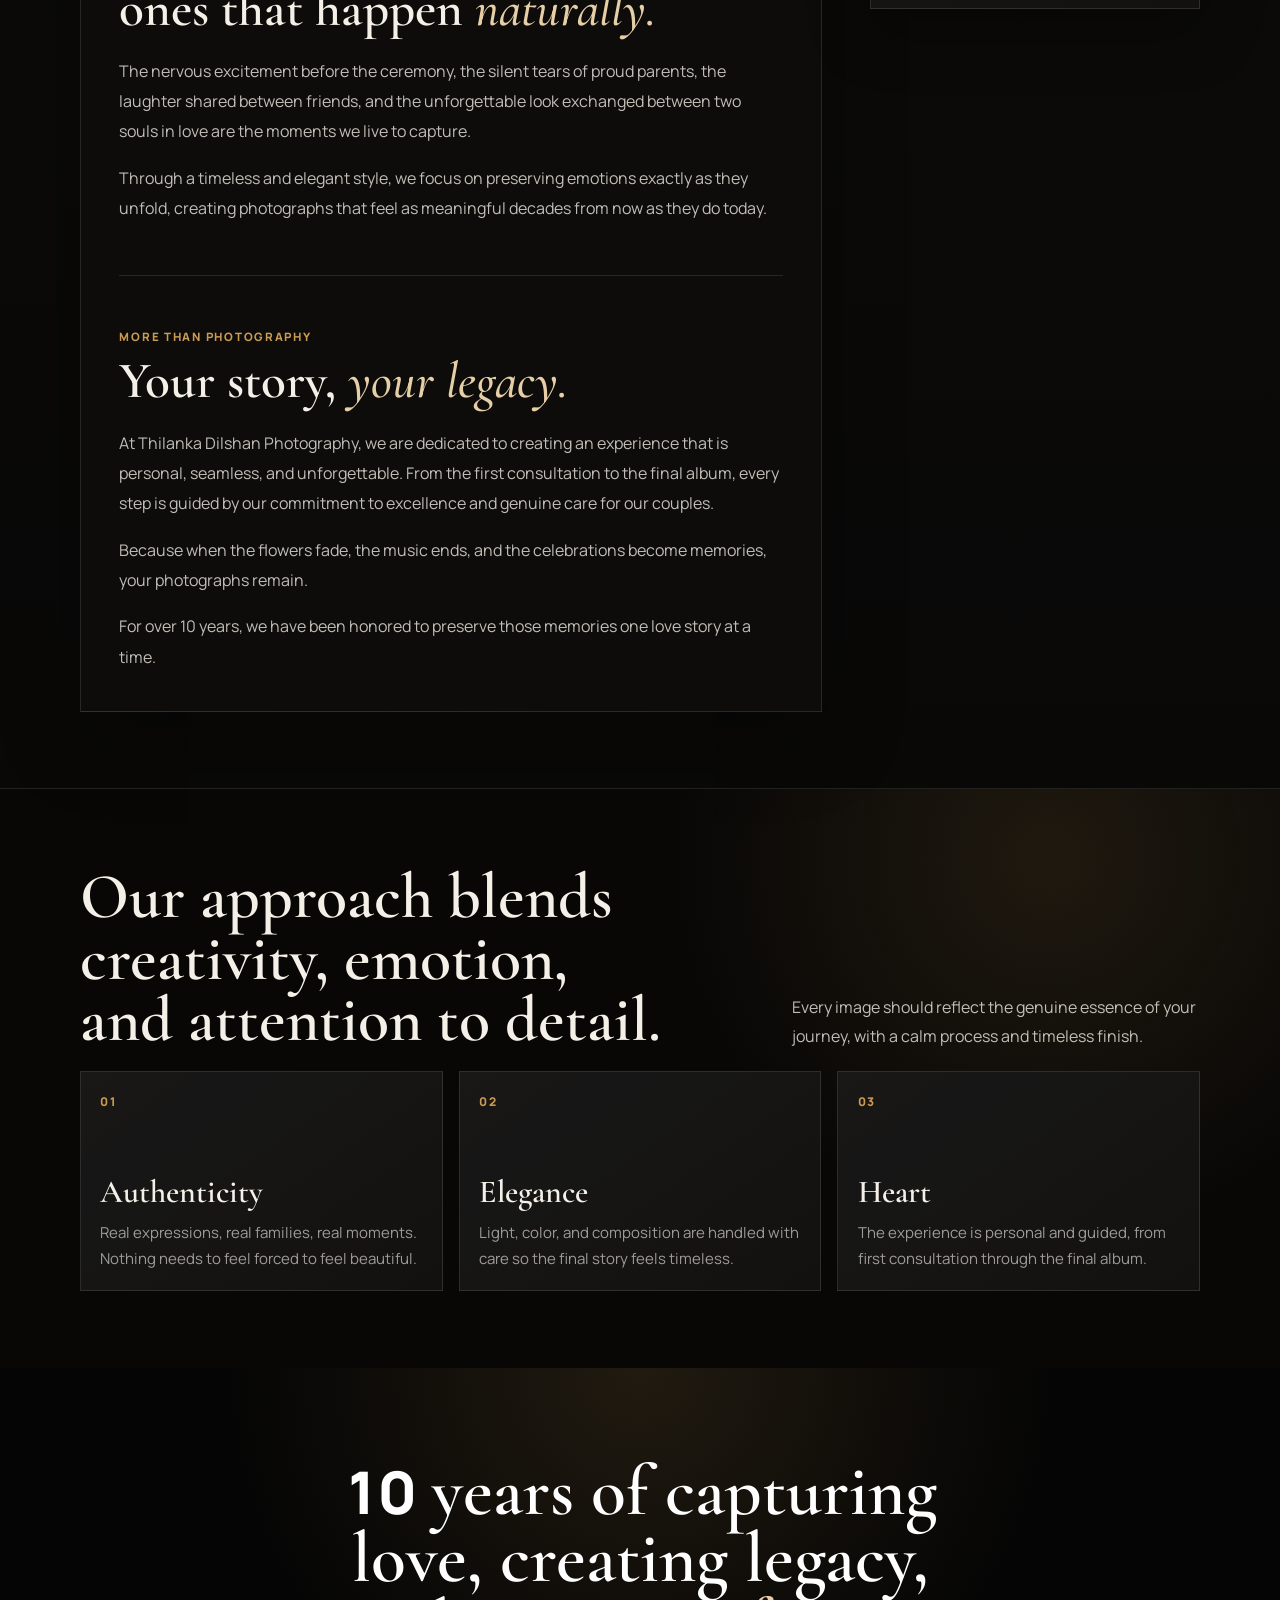
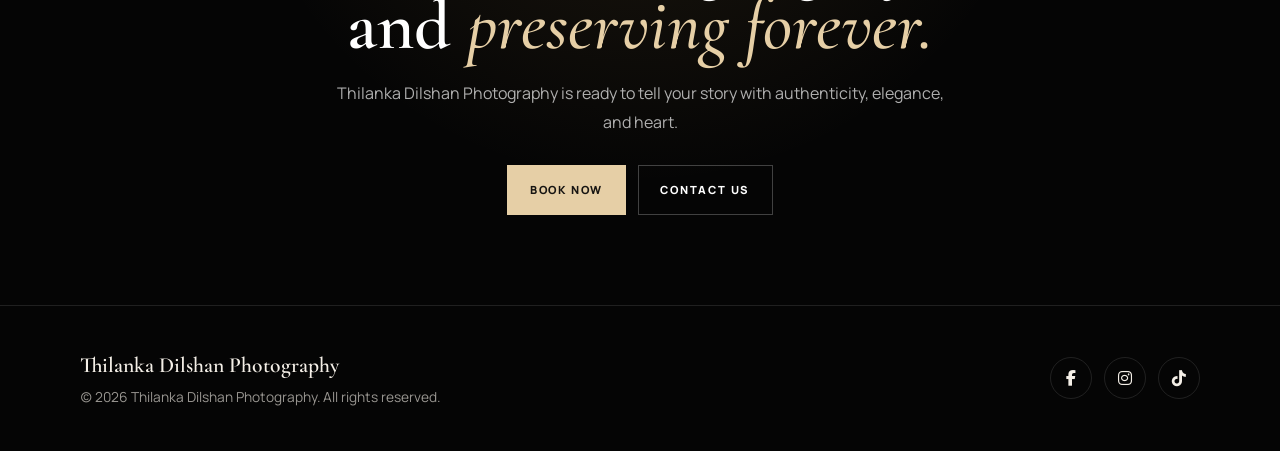
==== commit a1b8a24e: "Update photography site content and navigation" ====
--- a/about.html
+++ b/about.html
@@ -183,16 +183,19 @@
       padding: 1rem;
       border: 1px solid rgba(255, 255, 255, 0.14);
       border-radius: 20px;
-      background: rgba(15, 14, 13, 0.96);
+      background: #12110f;
       box-shadow: 0 20px 46px rgba(0, 0, 0, 0.26);
       flex-direction: column;
       gap: 0.2rem;
+      z-index: 30;
     }
     .mobile-menu.open { display: flex; }
     .mobile-menu a {
       padding: 0.72rem 0.4rem;
       color: rgba(255, 255, 255, 0.9);
-      font-size: 0.92rem;
+      font-size: clamp(0.82rem, 3.6vw, 0.92rem);
+      line-height: 1.2;
+      white-space: nowrap;
     }
     .mobile-menu a.active { color: var(--gold-soft); }
     .mobile-menu-book {
@@ -921,11 +924,14 @@
         <p>(c) 2026 Thilanka Dilshan Photography. All rights reserved.</p>
       </div>
       <div class="social-links">
-        <a href="https://www.facebook.com" target="_blank" rel="noopener noreferrer" aria-label="Facebook">
+        <a href="https://www.facebook.com/ThilankaDilshanOfficialPhotography?mibextid=wwXIfr&amp;rdid=hpK5G9rDRxF2gr1g&amp;share_url=https%3A%2F%2Fwww.facebook.com%2Fshare%2F1G39KAS7bg%2F%3Fmibextid%3DwwXIfr#" target="_blank" rel="noopener noreferrer" aria-label="Facebook">
           <i class="fab fa-facebook-f"></i>
         </a>
-        <a href="https://www.instagram.com" target="_blank" rel="noopener noreferrer" aria-label="Instagram">
+        <a href="https://www.instagram.com/thilanka_dilshan_photography?igsh=MXU0aG4zNnliNDYyNg%3D%3D&amp;utm_source=qr" target="_blank" rel="noopener noreferrer" aria-label="Instagram">
           <i class="fab fa-instagram"></i>
+        </a>
+        <a href="https://www.tiktok.com/@thilankadilshanphotogra?_r=1&amp;_t=ZS-97dnP1BY3S1" target="_blank" rel="noopener noreferrer" aria-label="TikTok">
+          <i class="fab fa-tiktok"></i>
         </a>
       </div>
     </div>
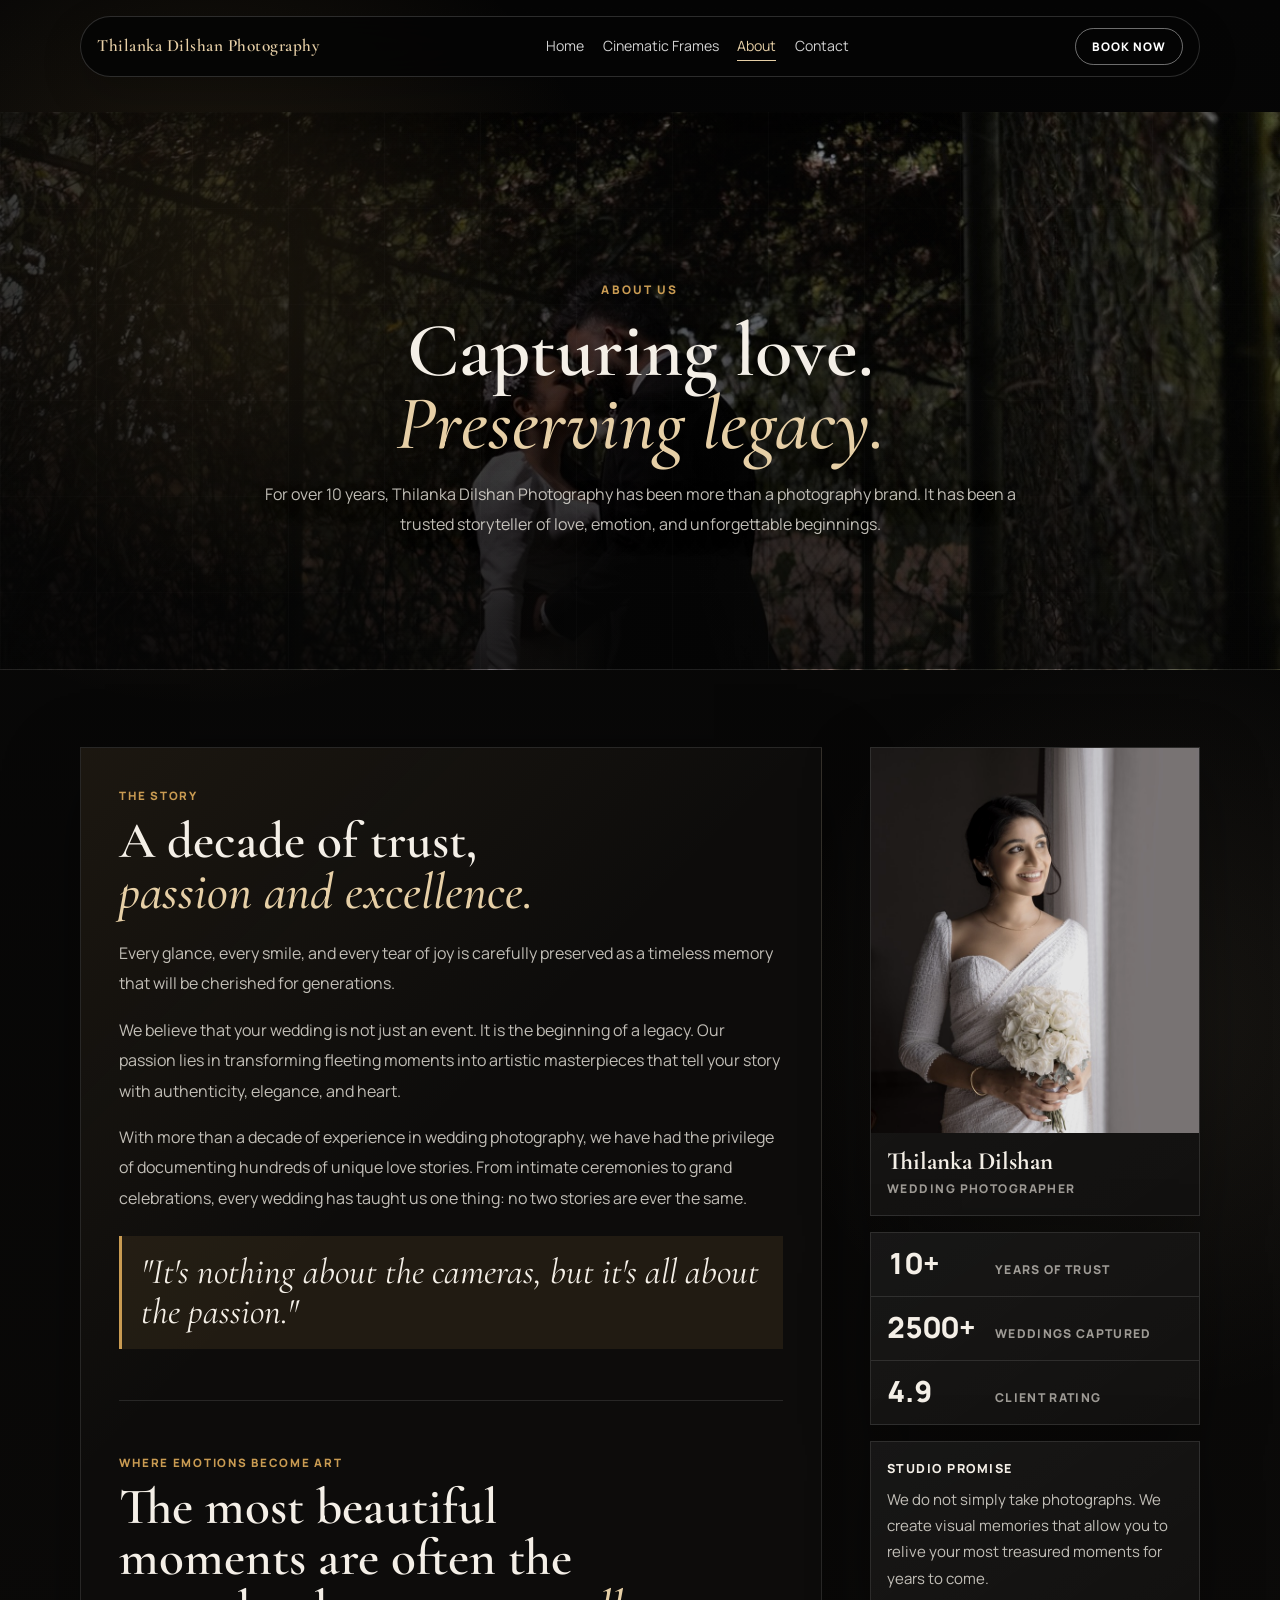
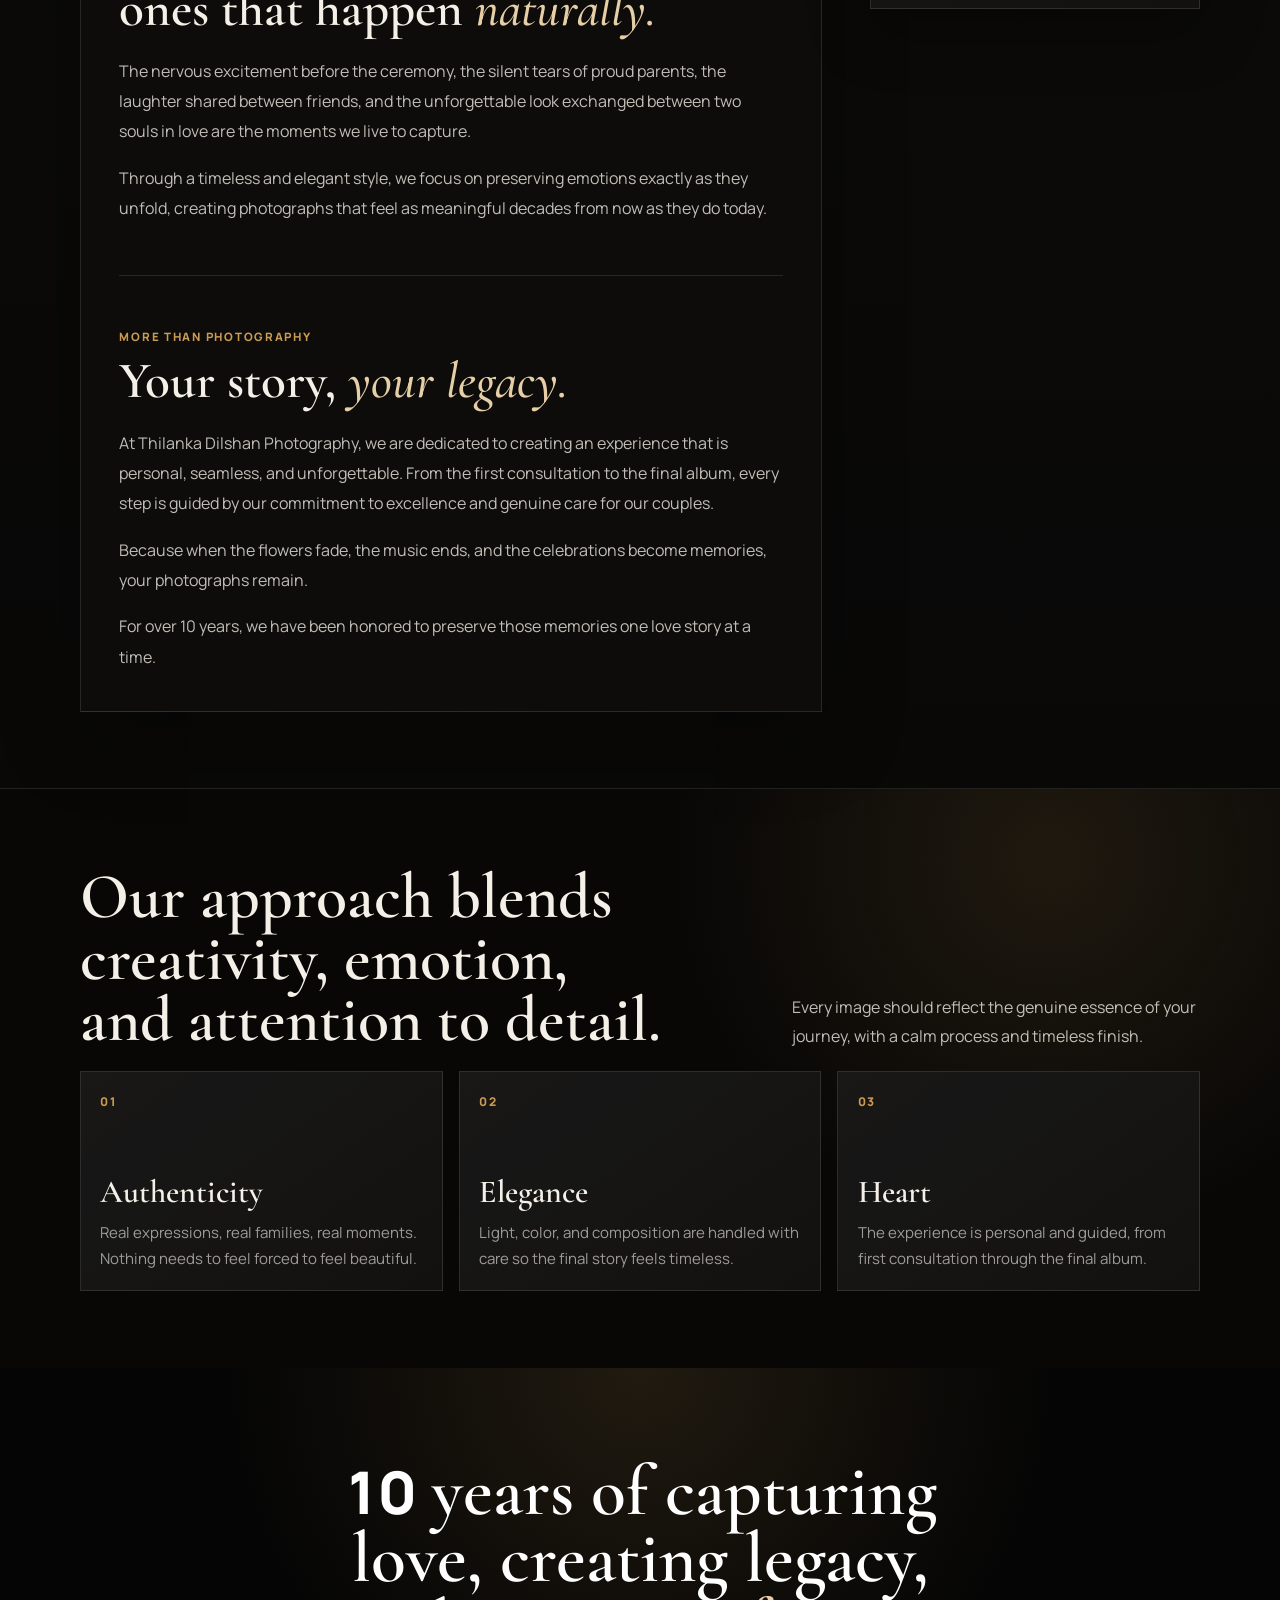
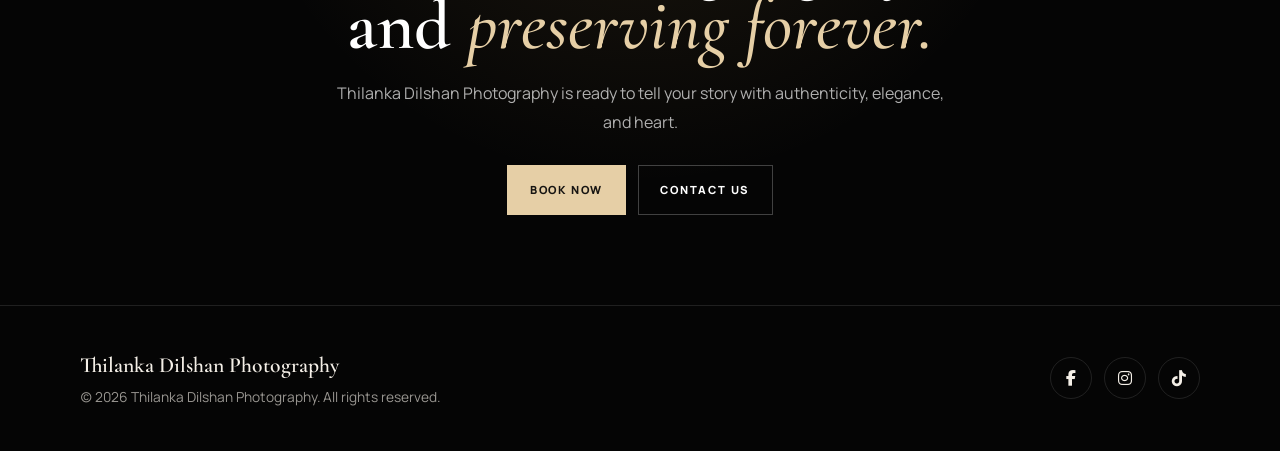
==== commit 8922762e: "Update site contact and gallery details" ====
--- a/about.html
+++ b/about.html
@@ -856,7 +856,7 @@
               <span>Years of Trust</span>
             </div>
             <div class="fact-row">
-              <strong>1500+</strong>
+              <strong>2500+</strong>
               <span>Weddings Captured</span>
             </div>
             <div class="fact-row">
